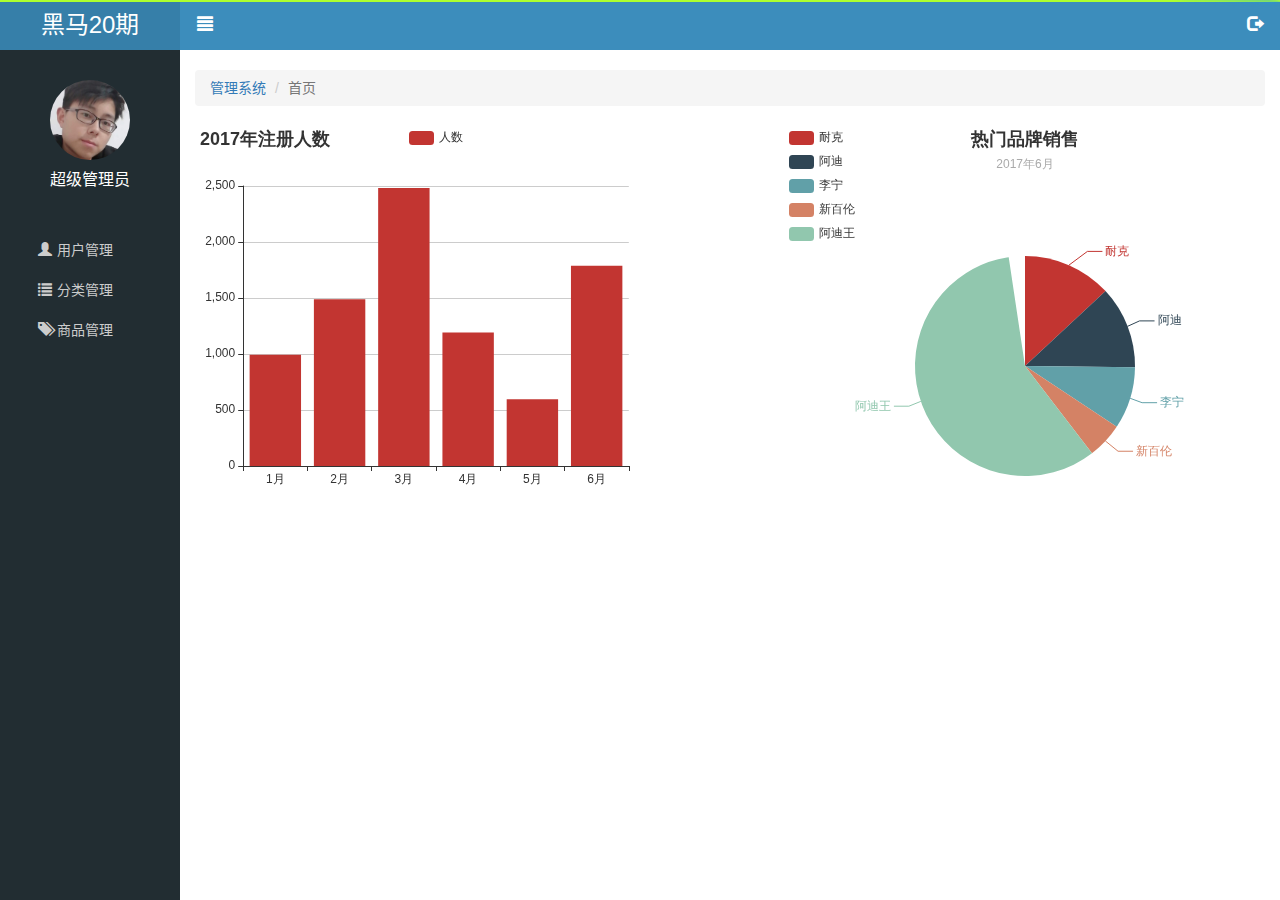
==== public/manage/index.html @ b563d9b1 "初始化" ====
<!DOCTYPE html>
<html lang="zh-CN">
<head>
  <meta charset="UTF-8">
  <title>首页</title>
  <link rel="stylesheet" href="lib/bootstrap/css/bootstrap.css">
  <link rel="stylesheet" href="lib/bootstrap-validator/css/bootstrapValidator.css">
  <link rel="stylesheet" href="lib/nprogress/nprogress.css">
  <link rel="stylesheet" href="css/common.css">
</head>
<body>

<!-- aside 开始 -->
<div class="aside">
  <!-- 标题 -->
  <div class="aside_brand">
    <a href="#">黑马20期</a>
  </div>
  
  <!-- 用户 -->
  <div class="aside_user">
    <img src="images/default.jpg" alt="">
    <p>超级管理员</p>
  </div>
  
  <!-- 导航 -->
  <div class="aside_nav">
    <ul>
      <li><a href="user.html"><i class="glyphicon glyphicon-user"></i><span>用户管理</span></a></li>
      <li>
        <a class="aside_category" href="javascript:;"><i class="glyphicon glyphicon-list"></i><span>分类管理</span></a>
        <div class="child" style="display: none;">
          <a href="first.html">一级分类</a>
          <a href="second.html">二级分类</a>
        </div>
      </li>
      <li><a href="product.html"><i class="glyphicon glyphicon-tags"></i><span>商品管理</span></a></li>
    </ul>
  </div>
</div>
<!-- aside 结束 -->

<!-- main 开始  -->
<div class="main">
  <div class="main_top">
    <a href="#" class="icon_menu pull-left"><i class="glyphicon glyphicon-align-justify"></i></a>
    <a href="#" class="icon_logout pull-right"><i class="glyphicon glyphicon-log-out"></i></a>
  </div>
  <div class="main_content">
    <div class="container-fluid">
      <ol class="breadcrumb">
        <li><a href="#">管理系统</a></li>
        <li class="active">首页</li>
      </ol>
  
      <!-- 内容 -->
      <div class="main_body">
        <div class="charts_1 pull-left"></div>
        <div class="charts_2 pull-right"></div>
      </div>
      
    </div>
  </div>
</div>
<!-- main 结束 -->



<!-- 退出模态框 -->
<!-- data-dismiss 表示点击, 关闭模态框 -->
<div class="modal fade" id="logoutModal">
  <div class="modal-dialog modal-sm">
    <div class="modal-content">
      <div class="modal-header">
        <button type="button" class="close" data-dismiss="modal"><span>&times;</span></button>
        <h4 class="modal-title">温馨提示</h4>
      </div>
      <div class="modal-body">
        <p class="color-red"><i class="glyphicon glyphicon-info-sign"></i>您确定要退出后台管理系统吗？</p>
      </div>
      <div class="modal-footer">
        <button type="button" class="btn btn-default" data-dismiss="modal">取消</button>
        <button type="button" class="btn btn-primary" id="logoutBtn">退出</button>
      </div>
    </div>
  </div>
</div>


<script src="lib/jquery/jquery.min.js"></script>
<script src="lib/bootstrap/js/bootstrap.min.js"></script>
<script src="lib/bootstrap-validator/js/bootstrapValidator.min.js"></script>
<script src="lib/nprogress/nprogress.js"></script>
<script src="lib/echarts/echarts.min.js"></script>
<script src="js/common.js"></script>
<script src="js/index.js"></script>

</body>
</html>
---- public/manage/lib/bootstrap-validator/css/bootstrapValidator.css ----
/**
 * BootstrapValidator (http://bootstrapvalidator.com)
 * The best jQuery plugin to validate form fields. Designed to use with Bootstrap 3
 *
 * @author      http://twitter.com/nghuuphuoc
 * @copyright   (c) 2013 - 2014 Nguyen Huu Phuoc
 * @license     MIT
 */

.bv-form .help-block {
    margin-bottom: 0;
}
.bv-form .tooltip-inner {
    text-align: left;
}
.nav-tabs li.bv-tab-success > a {
    color: #3c763d;
}
.nav-tabs li.bv-tab-error > a {
    color: #a94442;
}
---- public/manage/lib/nprogress/nprogress.css ----
/* Make clicks pass-through */
#nprogress {
  pointer-events: none;
}

#nprogress .bar {
  background: greenyellow;

  position: fixed;
  z-index: 10000;
  top: 0;
  left: 0;

  width: 100%;
  height: 2px;
}

/* Fancy blur effect */
#nprogress .peg {
  display: block;
  position: absolute;
  right: 0px;
  width: 100px;
  height: 100%;
  box-shadow: 0 0 10px #29d, 0 0 5px #29d;
  opacity: 1.0;

  -webkit-transform: rotate(3deg) translate(0px, -4px);
      -ms-transform: rotate(3deg) translate(0px, -4px);
          transform: rotate(3deg) translate(0px, -4px);
}

/* Remove these to get rid of the spinner */
#nprogress .spinner {
  display: block;
  position: fixed;
  z-index: 1031;
  top: 15px;
  right: 15px;
}

#nprogress .spinner-icon {
  width: 18px;
  height: 18px;
  box-sizing: border-box;

  border: solid 2px transparent;
  border-top-color: #29d;
  border-left-color: #29d;
  border-radius: 50%;

  -webkit-animation: nprogress-spinner 400ms linear infinite;
          animation: nprogress-spinner 400ms linear infinite;
}

.nprogress-custom-parent {
  overflow: hidden;
  position: relative;
}

.nprogress-custom-parent #nprogress .spinner,
.nprogress-custom-parent #nprogress .bar {
  position: absolute;
}

@-webkit-keyframes nprogress-spinner {
  0%   { -webkit-transform: rotate(0deg); }
  100% { -webkit-transform: rotate(360deg); }
}
@keyframes nprogress-spinner {
  0%   { transform: rotate(0deg); }
  100% { transform: rotate(360deg); }
}
---- public/manage/css/common.css ----
@charset "UTF-8";
/*------- 公共样式 开始 ------*/
html, body {
  height: 100%;
}
a {
  text-decoration: none;
}
/*lv ha*/
a:link, a:visited, a:hover, a:active {
  text-decoration: none;
}
* {
  margin: 0;
  padding: 0;
  list-style: none;
}
.body_bg {
  background-color: #222D32;
}
.panel-title {
  height: 40px;
  line-height: 40px;
  font-size: 20px;
}
.mt_150 {
  margin-top: 150px;
}
.mb_20 {
  margin-bottom: 20px;
}
.color-red {
  color: #A94442;
}

.table.table-bordered th,
.table.table-bordered td {
  text-align: center;
  vertical-align: middle;
}
/*------- 公共样式 结束 ------*/

/*------- aside 开始 ------*/
.aside {
  width: 180px;
  height: 100%;
  background-color: #222D32;
  position: fixed;
  left: 0;
  top: 0;
  z-index: 999;
  transition: all 1s;
}
.aside.menuchange {
  left: -180px;
}

.aside_brand {
  height: 50px;
}
.aside_brand a {
  width: 180px;
  height: 50px;
  line-height: 50px;
  display: block;
  background-color: #367FA9;
  text-align: center;
  color: white;
  font-size: 24px;
}

.aside_user {
  height: 150px;
}
.aside_user img {
  width: 80px;
  height: 80px;
  border-radius: 50%;
  display: block;
  margin: 0 auto;
  margin-top: 30px;
}
.aside_user p {
  color: #fff;
  font-size: 16px;
  line-height: 40px;
  text-align: center;
}

.aside_nav li a {
  height: 40px;
  line-height: 40px;
  display: block;
  color: #ccc;
  padding-left: 30px;
  border-left: 3px solid transparent;
}
.aside_nav li i {
  margin: 0 5px;
}
.aside_nav a.current {
  color: #fff;
  border-left: 3px solid #006699;
  background-color: #1d1f21;
}
.aside_nav .child a {
  padding-left: 50px;
}
/*------- aside 结束 ------*/


/*------- main 开始 ------*/
.main {
  padding-left: 180px;
  padding-top: 50px;
  transition: all 1s;
}
/* 切换效果 */
.main.menuchange {
  padding-left: 0;
}
.main.menuchange .main_top {
  padding-left: 0;
}

.main_top {
  position: fixed;
  left: 0;
  top: 0;
  width: 100%;
  height: 50px;
  background-color: #3c8dbc;
  padding-left: 180px;
  transition: all 1s;
  z-index: 666;
}
.main_top a {
  width: 50px;
  height: 50px;
  line-height: 50px;
  text-align: center;
  color: #fff;
  font-size: 16px;
}
.main_content .breadcrumb {
  margin-top: 20px;
}
.main_body .charts_1,
.main_body .charts_2{
  width: 45%;
  height: 400px;
}
/*------- main 结束 ------*/
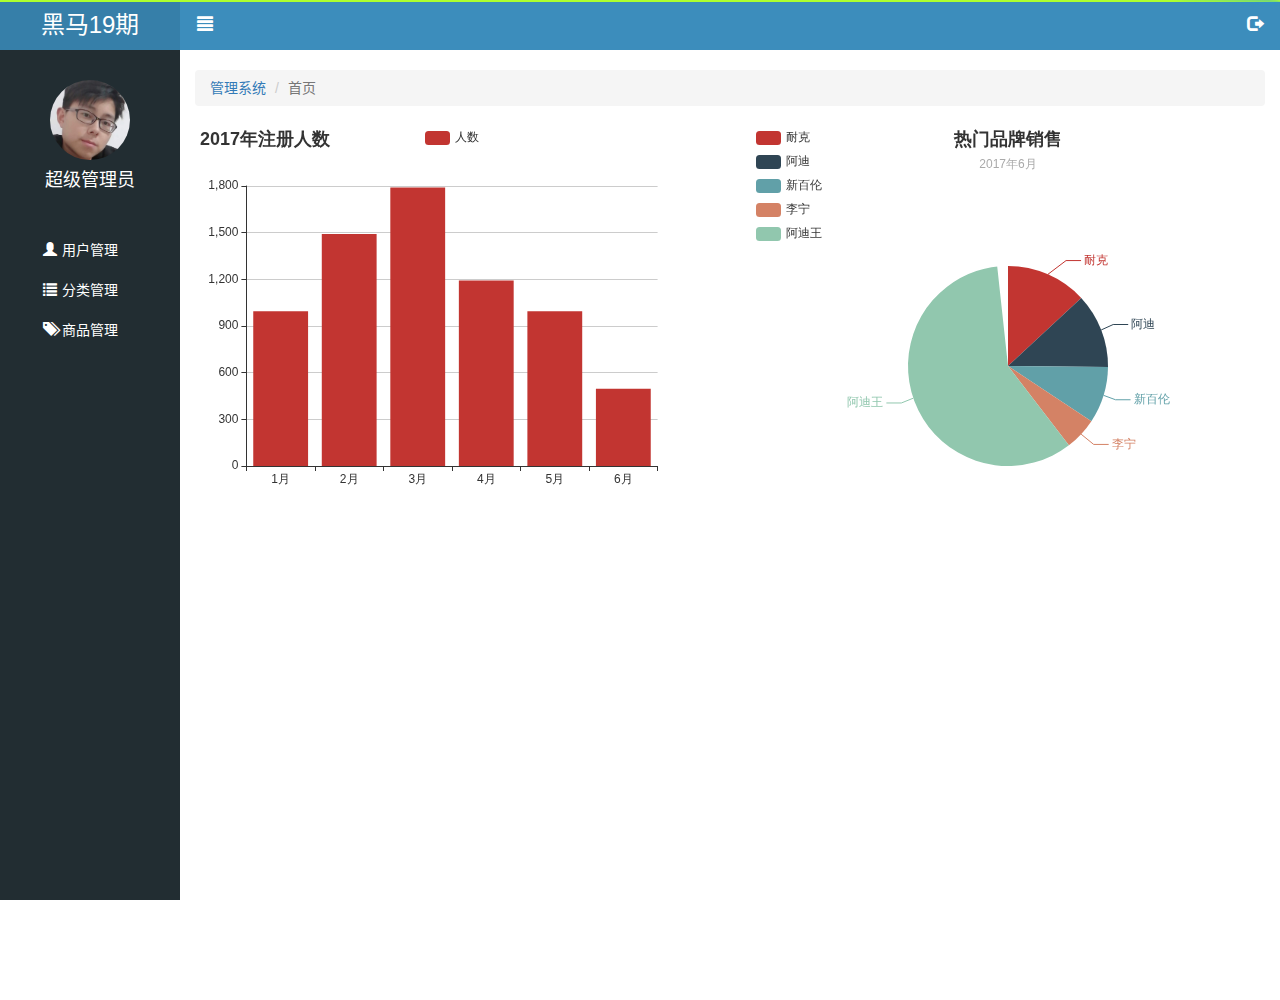
==== commit c63c62ae: "登录基本功能完成" ====
--- a/public/manage/index.html
+++ b/public/manage/index.html
@@ -2,33 +2,31 @@
 <html lang="zh-CN">
 <head>
   <meta charset="UTF-8">
-  <title>首页</title>
+  <title>乐淘电商</title>
   <link rel="stylesheet" href="lib/bootstrap/css/bootstrap.css">
-  <link rel="stylesheet" href="lib/bootstrap-validator/css/bootstrapValidator.css">
+  <link rel="stylesheet" href="lib/bootstrap-validator/css/bootstrapValidator.min.css">
   <link rel="stylesheet" href="lib/nprogress/nprogress.css">
   <link rel="stylesheet" href="css/common.css">
 </head>
 <body>
 
-<!-- aside 开始 -->
-<div class="aside">
+<!-- 左侧菜单栏 -->
+<div class="lt_aside">
   <!-- 标题 -->
-  <div class="aside_brand">
-    <a href="#">黑马20期</a>
-  </div>
-  
-  <!-- 用户 -->
-  <div class="aside_user">
-    <img src="images/default.jpg" alt="">
+  <div class="brand"><a href="#">黑马19期</a></div>
+
+  <!-- 头像 -->
+  <div class="user">
+    <img src="images/default.jpg" >
     <p>超级管理员</p>
   </div>
-  
-  <!-- 导航 -->
-  <div class="aside_nav">
+
+  <!-- 导航-->
+  <div class="nav">
     <ul>
       <li><a href="user.html"><i class="glyphicon glyphicon-user"></i><span>用户管理</span></a></li>
       <li>
-        <a class="aside_category" href="javascript:;"><i class="glyphicon glyphicon-list"></i><span>分类管理</span></a>
+        <a href="javascript:;" class="category"><i class="glyphicon glyphicon-list"></i><span>分类管理</span></a>
         <div class="child" style="display: none;">
           <a href="first.html">一级分类</a>
           <a href="second.html">二级分类</a>
@@ -38,36 +36,35 @@
     </ul>
   </div>
 </div>
-<!-- aside 结束 -->
 
-<!-- main 开始  -->
-<div class="main">
-  <div class="main_top">
-    <a href="#" class="icon_menu pull-left"><i class="glyphicon glyphicon-align-justify"></i></a>
-    <a href="#" class="icon_logout pull-right"><i class="glyphicon glyphicon-log-out"></i></a>
+<!-- 右侧内容 -->
+<div class="lt_main">
+  <!-- 头部导航菜单 -->
+  <div class="lt_topbar">
+    <a href="#" class="pull-left icon_menu"><i class="glyphicon glyphicon-align-justify"></i></a>
+    <a href="#" class="pull-right icon_logout"><i class="glyphicon glyphicon-log-out"></i></a>
   </div>
-  <div class="main_content">
-    <div class="container-fluid">
-      <ol class="breadcrumb">
-        <li><a href="#">管理系统</a></li>
-        <li class="active">首页</li>
-      </ol>
-  
-      <!-- 内容 -->
-      <div class="main_body">
-        <div class="charts_1 pull-left"></div>
-        <div class="charts_2 pull-right"></div>
-      </div>
-      
+
+  <!-- 下面的内容 -->
+  <div class="container-fluid">
+
+    <!-- 路径导航 -->
+    <ol class="breadcrumb">
+      <li><a href="index.html">管理系统</a></li>
+      <li class="active">首页</li>
+    </ol>
+
+    <div class="lt_content">
+      <div class="echarts_1 pull-left"></div>
+      <div class="echarts_2 pull-right"></div>
     </div>
+
   </div>
 </div>
-<!-- main 结束 -->
 
 
 
-<!-- 退出模态框 -->
-<!-- data-dismiss 表示点击, 关闭模态框 -->
+<!-- 登录退出的模态框,  配置 data-dismiss="modal" 可以关闭模态框 -->
 <div class="modal fade" id="logoutModal">
   <div class="modal-dialog modal-sm">
     <div class="modal-content">
@@ -76,7 +73,7 @@
         <h4 class="modal-title">温馨提示</h4>
       </div>
       <div class="modal-body">
-        <p class="color-red"><i class="glyphicon glyphicon-info-sign"></i>您确定要退出后台管理系统吗？</p>
+        <p class="red"><i class="glyphicon glyphicon-info-sign"></i>您确定要退出后台管理系统吗？</p>
       </div>
       <div class="modal-footer">
         <button type="button" class="btn btn-default" data-dismiss="modal">取消</button>
@@ -85,6 +82,8 @@
     </div>
   </div>
 </div>
+
+
 
 
 <script src="lib/jquery/jquery.min.js"></script>
--- a/public/manage/lib/bootstrap-validator/css/bootstrapValidator.min.css
+++ b/public/manage/lib/bootstrap-validator/css/bootstrapValidator.min.css
@@ -0,0 +1,11 @@
+/*!
+ * BootstrapValidator (http://bootstrapvalidator.com)
+ * The best jQuery plugin to validate form fields. Designed to use with Bootstrap 3
+ *
+ * @version     v0.5.1, built on 2014-08-22 4:55:09 PM
+ * @author      https://twitter.com/nghuuphuoc
+ * @copyright   (c) 2013 - 2014 Nguyen Huu Phuoc
+ * @license     MIT
+ */
+
+.bv-form .help-block{margin-bottom:0}.bv-form .tooltip-inner{text-align:left}.nav-tabs li.bv-tab-success>a{color:#3c763d}.nav-tabs li.bv-tab-error>a{color:#a94442}--- a/public/manage/css/common.css
+++ b/public/manage/css/common.css
@@ -1,35 +1,28 @@
-@charset "UTF-8";
-/*------- 公共样式 开始 ------*/
+.body_bg {
+  background-color: #222D32;
+}
+
 html, body {
+  width: 100%;
   height: 100%;
 }
-a {
-  text-decoration: none;
-}
-/*lv ha*/
-a:link, a:visited, a:hover, a:active {
-  text-decoration: none;
-}
+
 * {
   margin: 0;
   padding: 0;
+}
+ul {
   list-style: none;
 }
-.body_bg {
-  background-color: #222D32;
+
+a:link,
+a:visited,
+a:hover,
+a:active {
+  text-decoration: none;
 }
-.panel-title {
-  height: 40px;
-  line-height: 40px;
-  font-size: 20px;
-}
-.mt_150 {
-  margin-top: 150px;
-}
-.mb_20 {
-  margin-bottom: 20px;
-}
-.color-red {
+
+.red {
   color: #A94442;
 }
 
@@ -38,10 +31,22 @@
   text-align: center;
   vertical-align: middle;
 }
-/*------- 公共样式 结束 ------*/
 
-/*------- aside 开始 ------*/
-.aside {
+.mt_150 {
+  margin-top: 150px;
+}
+.mb_20 {
+  margin-bottom: 20px;
+}
+
+.panel-title {
+  height: 40px;
+  line-height: 40px;
+  font-size: 20px;
+}
+
+/* lt_aside 开始 */
+.lt_aside {
   width: 180px;
   height: 100%;
   background-color: #222D32;
@@ -51,103 +56,111 @@
   z-index: 999;
   transition: all 1s;
 }
-.aside.menuchange {
+.lt_aside.hidemenu {
   left: -180px;
 }
 
-.aside_brand {
-  height: 50px;
-}
-.aside_brand a {
-  width: 180px;
+
+.lt_aside .brand {
   height: 50px;
   line-height: 50px;
-  display: block;
+  font-size: 24px;
   background-color: #367FA9;
   text-align: center;
+}
+.lt_aside .brand a {
   color: white;
-  font-size: 24px;
 }
 
-.aside_user {
-  height: 150px;
+.lt_aside .user {
+  height: 180px;
 }
-.aside_user img {
+.lt_aside .user {
+  padding-top: 30px;
+}
+.lt_aside .user img {
   width: 80px;
   height: 80px;
   border-radius: 50%;
   display: block;
   margin: 0 auto;
-  margin-top: 30px;
 }
-.aside_user p {
-  color: #fff;
-  font-size: 16px;
+.lt_aside .user p {
+  height: 40px;
   line-height: 40px;
   text-align: center;
+  font-size: 18px;
+  color: white;
 }
 
-.aside_nav li a {
+.lt_aside .nav a {
   height: 40px;
   line-height: 40px;
   display: block;
-  color: #ccc;
-  padding-left: 30px;
+  color: white;
+  padding-left: 40px;
   border-left: 3px solid transparent;
 }
-.aside_nav li i {
-  margin: 0 5px;
+.lt_aside .nav i {
+  margin-right: 5px;
 }
-.aside_nav a.current {
-  color: #fff;
+.lt_aside .nav a.current {
+  background-color: #1D1F21;
   border-left: 3px solid #006699;
-  background-color: #1d1f21;
 }
-.aside_nav .child a {
-  padding-left: 50px;
+.lt_aside .nav .child a {
+  padding-left: 60px;
 }
-/*------- aside 结束 ------*/
+
+/* lt_aside 结束  */
 
 
-/*------- main 开始 ------*/
-.main {
+
+/* lt_main 开始 */
+.lt_main {
+  height: 1000px;
+  width: 100%;
   padding-left: 180px;
   padding-top: 50px;
   transition: all 1s;
 }
-/* 切换效果 */
-.main.menuchange {
-  padding-left: 0;
-}
-.main.menuchange .main_top {
-  padding-left: 0;
+.lt_main.hidemenu {
+  padding-left: 0px;
 }
 
-.main_top {
+.lt_topbar {
+  height: 50px;
+  width: 100%;
+  line-height: 50px;
+  background-color: #3C8DBC;
   position: fixed;
-  left: 0;
   top: 0;
-  width: 100%;
-  height: 50px;
-  background-color: #3c8dbc;
+  right: 0;
   padding-left: 180px;
   transition: all 1s;
   z-index: 666;
 }
-.main_top a {
+.lt_topbar.hidemenu {
+  padding-left: 0px;
+}
+
+.lt_topbar a {
   width: 50px;
   height: 50px;
-  line-height: 50px;
+  font-size: 16px;
+  color: white;
   text-align: center;
-  color: #fff;
-  font-size: 16px;
 }
-.main_content .breadcrumb {
+
+.breadcrumb {
   margin-top: 20px;
 }
-.main_body .charts_1,
-.main_body .charts_2{
-  width: 45%;
+
+
+.echarts_1,
+.echarts_2 {
+  width: 48%;
   height: 400px;
 }
-/*------- main 结束 ------*/
+
+/* lt_main 结束 */